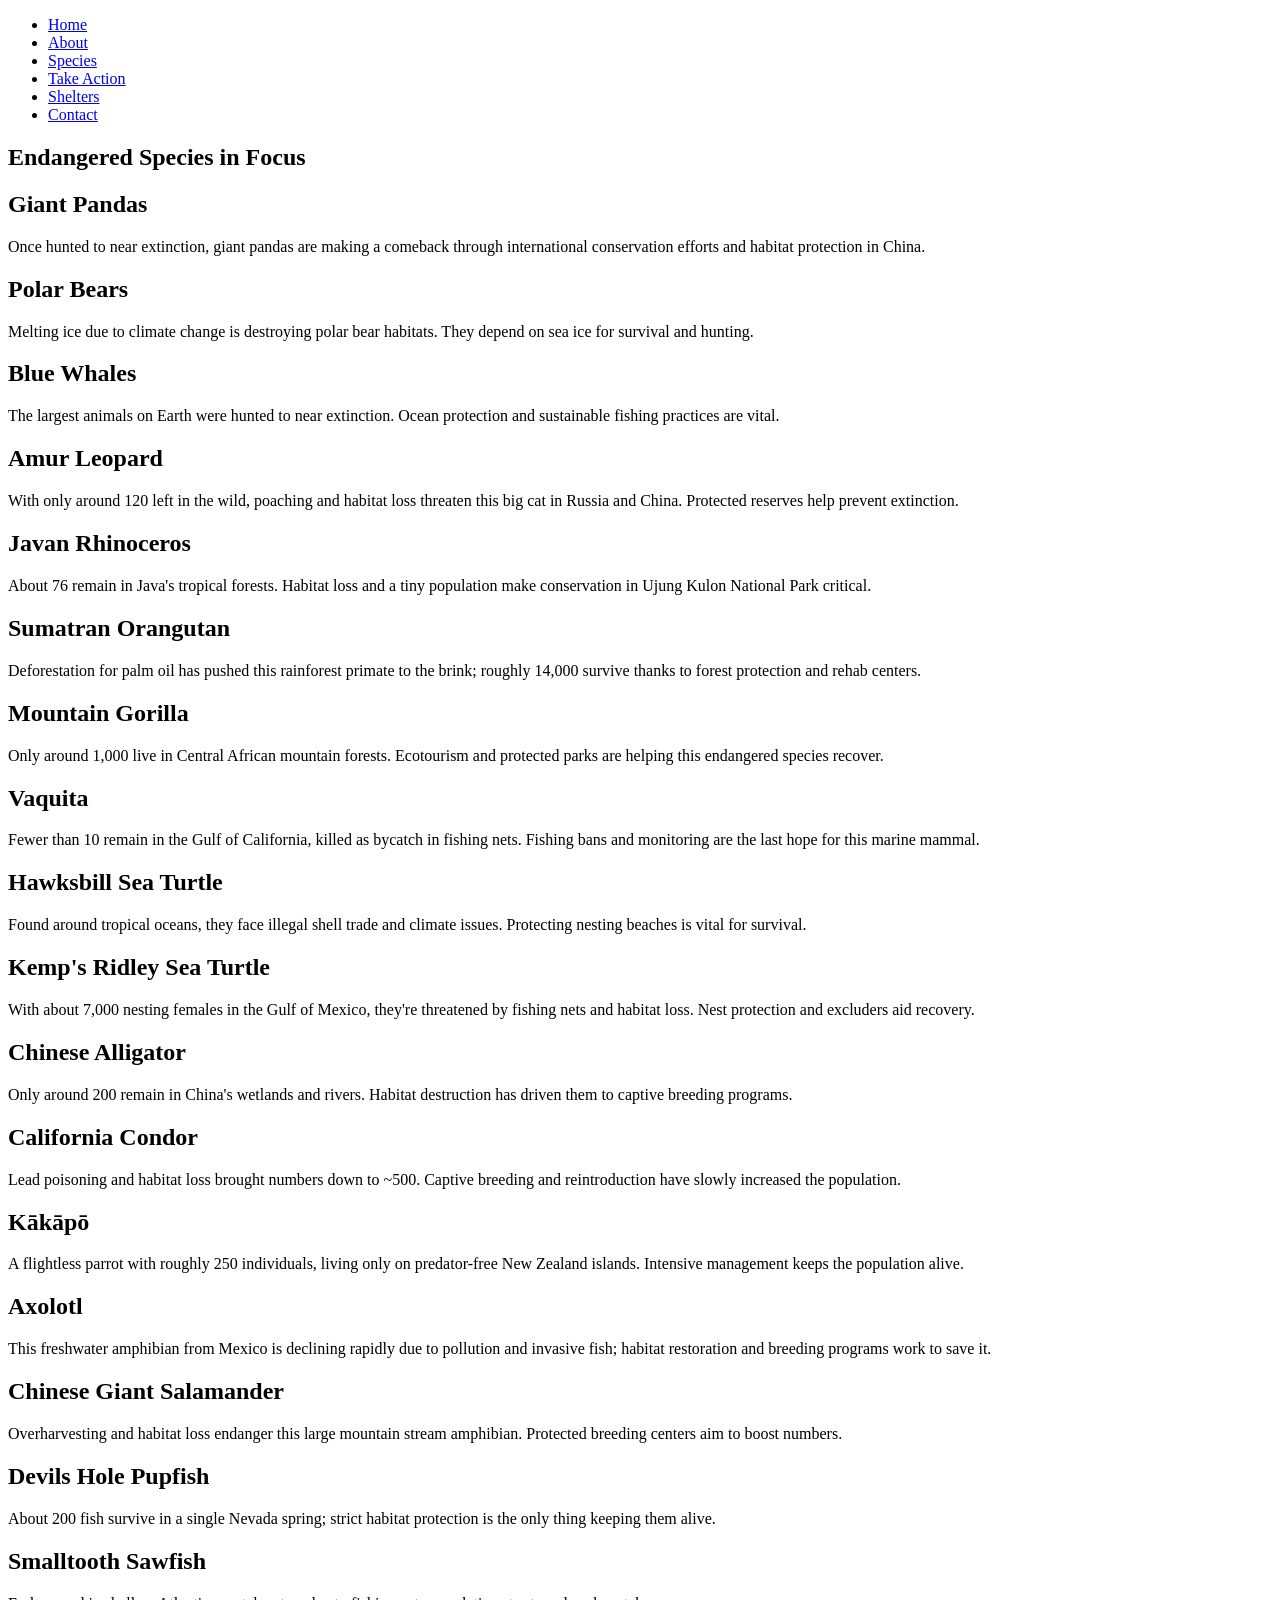
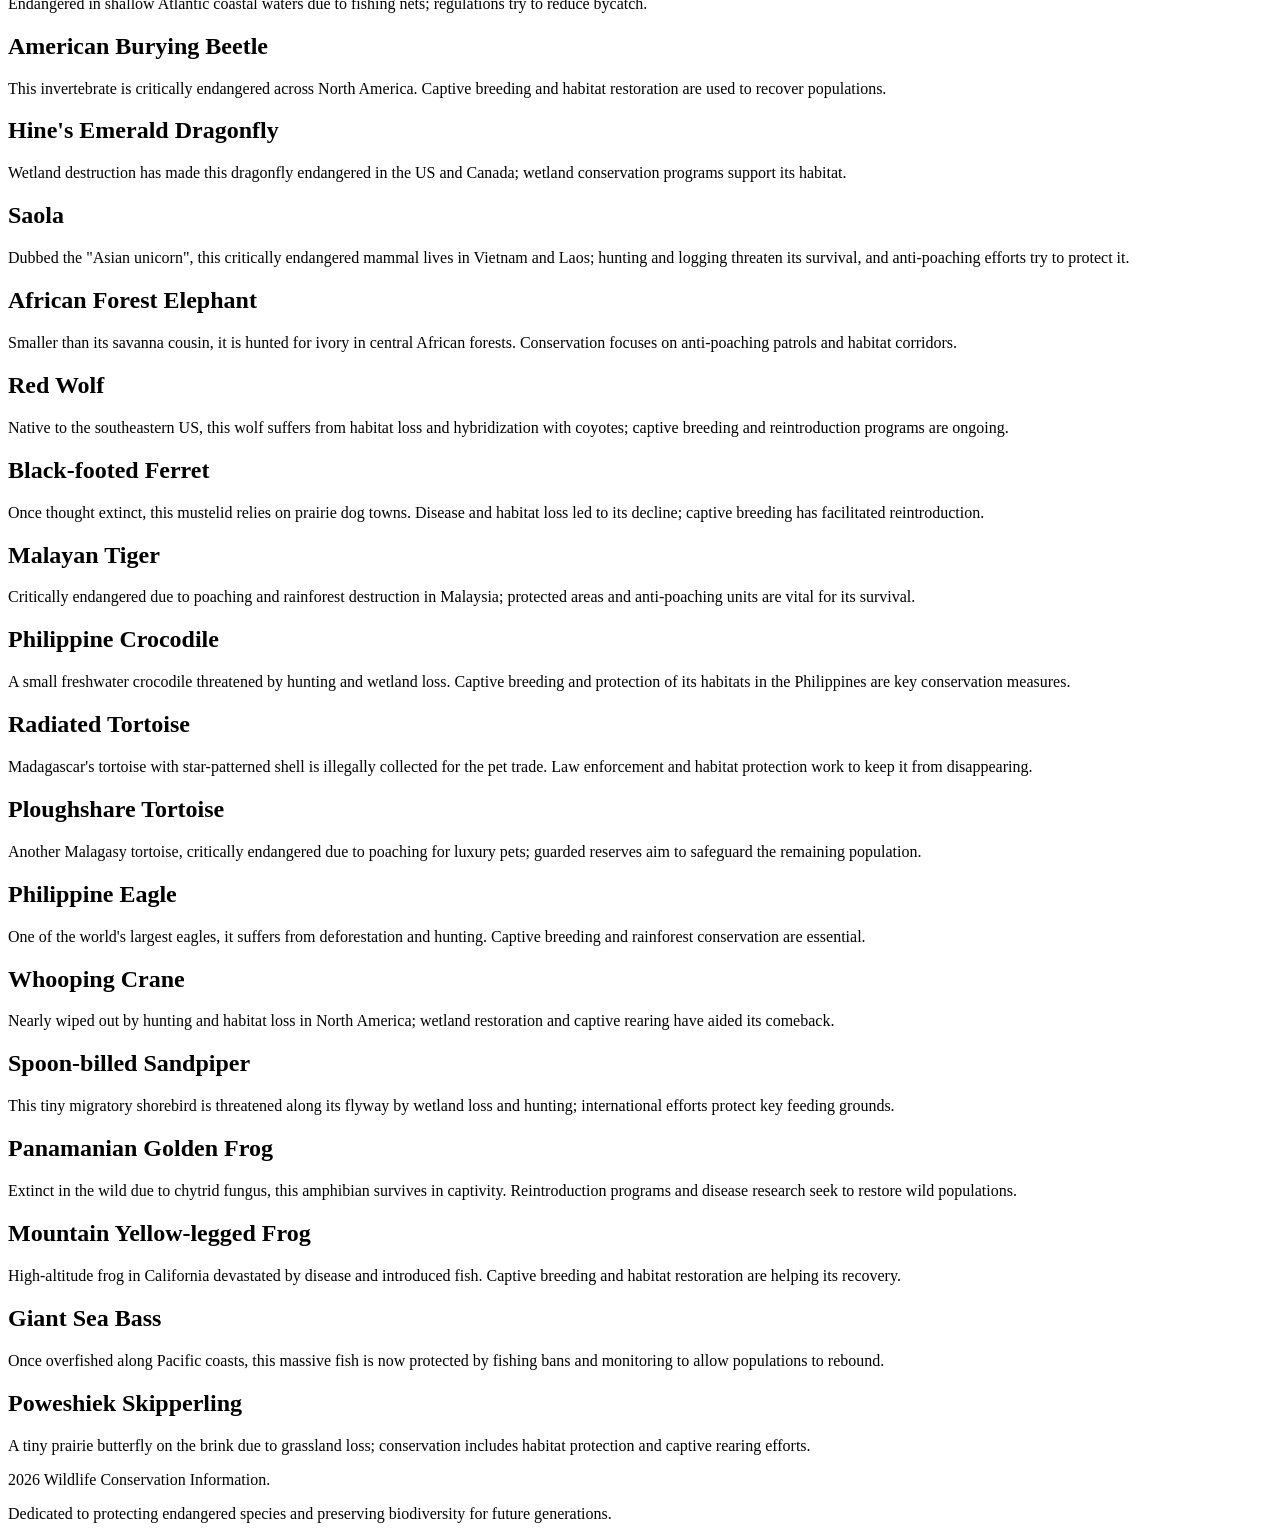
==== species.html @ e2fccf89 "update" ====
<!DOCTYPE html>
<html lang="en">
<head>
    <meta charset="UTF-8">
    <meta name="viewport" content="width=device-width, initial-scale=1.0">
    <title>Species - Wildlife Protection</title>
    <link rel="stylesheet" href="css/species.css">
    <link rel="shortcut icon" href="css/favicon.svg" type="image/x-icon">
</head>
<body>
    <nav>
        <ul>
            <li><a href="https://animal-awareness.github.io/animal-awareness/">Home</a></li>
            <li><a href="about.html">About</a></li>
            <li><a href="species.html">Species</a></li>
            <li><a href="action.html">Take Action</a></li>
            <li><a href="shelters.html">Shelters</a></li>
            <li><a href="contact.html">Contact</a></li>
        </ul>
    </nav>

    <section class="species">
        <h2 class="section-title">Endangered Species in Focus</h2>
        <div class="species-grid">
            <div class="species-card" id="species-card1">
                <h2>Giant Pandas</h2>
                <p>Once hunted to near extinction, giant pandas are making a comeback through international conservation efforts and habitat protection in China.</p>
            </div>
            <div class="species-card" id="species-card2">
                <h2>Polar Bears</h2>
                <p>Melting ice due to climate change is destroying polar bear habitats. They depend on sea ice for survival and hunting.</p>
            </div>
            <div class="species-card" id="species-card3">
                <h2>Blue Whales</h2>
                <p>The largest animals on Earth were hunted to near extinction. Ocean protection and sustainable fishing practices are vital.</p>
            </div>
            <div class="species-card" id="species-card4">
                <h2>Amur Leopard</h2>
                <p>With only around 120 left in the wild, poaching and habitat loss threaten this big cat in Russia and China. Protected reserves help prevent extinction.</p>
            </div>
            <div class="species-card" id="species-card5">
                <h2>Javan Rhinoceros</h2>
                <p>About 76 remain in Java's tropical forests. Habitat loss and a tiny population make conservation in Ujung Kulon National Park critical.</p>
            </div>
            <div class="species-card" id="species-card6">
                <h2>Sumatran Orangutan</h2>
                <p>Deforestation for palm oil has pushed this rainforest primate to the brink; roughly 14,000 survive thanks to forest protection and rehab centers.</p>
            </div>
            <div class="species-card" id="species-card7">
                <h2>Mountain Gorilla</h2>
                <p>Only around 1,000 live in Central African mountain forests. Ecotourism and protected parks are helping this endangered species recover.</p>
            </div>
            <div class="species-card" id="species-card8">
                <h2>Vaquita</h2>
                <p>Fewer than 10 remain in the Gulf of California, killed as bycatch in fishing nets. Fishing bans and monitoring are the last hope for this marine mammal.</p>
            </div>
            <div class="species-card" id="species-card9">
                <h2>Hawksbill Sea Turtle</h2>
                <p>Found around tropical oceans, they face illegal shell trade and climate issues. Protecting nesting beaches is vital for survival.</p>
            </div>
            <div class="species-card" id="species-card10">
                <h2>Kemp's Ridley Sea Turtle</h2>
                <p>With about 7,000 nesting females in the Gulf of Mexico, they're threatened by fishing nets and habitat loss. Nest protection and excluders aid recovery.</p>
            </div>
            <div class="species-card" id="species-card11">
                <h2>Chinese Alligator</h2>
                <p>Only around 200 remain in China's wetlands and rivers. Habitat destruction has driven them to captive breeding programs.</p>
            </div>
            <div class="species-card" id="species-card12">
                <h2>California Condor</h2>
                <p>Lead poisoning and habitat loss brought numbers down to ~500. Captive breeding and reintroduction have slowly increased the population.</p>
            </div>
            <div class="species-card" id="species-card13">
                <h2>Kākāpō</h2>
                <p>A flightless parrot with roughly 250 individuals, living only on predator-free New Zealand islands. Intensive management keeps the population alive.</p>
            </div>
            <div class="species-card" id="species-card14">
                <h2>Axolotl</h2>
                <p>This freshwater amphibian from Mexico is declining rapidly due to pollution and invasive fish; habitat restoration and breeding programs work to save it.</p>
            </div>
            <div class="species-card" id="species-card15">
                <h2>Chinese Giant Salamander</h2>
                <p>Overharvesting and habitat loss endanger this large mountain stream amphibian. Protected breeding centers aim to boost numbers.</p>
            </div>
            <div class="species-card" id="species-card16">
                <h2>Devils Hole Pupfish</h2>
                <p>About 200 fish survive in a single Nevada spring; strict habitat protection is the only thing keeping them alive.</p>
            </div>
            <div class="species-card" id="species-card17">
                <h2>Smalltooth Sawfish</h2>
                <p>Endangered in shallow Atlantic coastal waters due to fishing nets; regulations try to reduce bycatch.</p>
            </div>
            <div class="species-card" id="species-card18">
                <h2>American Burying Beetle</h2>
                <p>This invertebrate is critically endangered across North America. Captive breeding and habitat restoration are used to recover populations.</p>
            </div>
            <div class="species-card" id="species-card19">
                <h2>Hine's Emerald Dragonfly</h2>
                <p>Wetland destruction has made this dragonfly endangered in the US and Canada; wetland conservation programs support its habitat.</p>
            </div>
            <div class="species-card" id="species-card20">
                <h2>Saola</h2>
                <p>Dubbed the "Asian unicorn", this critically endangered mammal lives in Vietnam and Laos; hunting and logging threaten its survival, and anti-poaching efforts try to protect it.</p>
            </div>
            <div class="species-card" id="species-card21">
                <h2>African Forest Elephant</h2>
                <p>Smaller than its savanna cousin, it is hunted for ivory in central African forests. Conservation focuses on anti-poaching patrols and habitat corridors.</p>
            </div>
            <div class="species-card" id="species-card22">
                <h2>Red Wolf</h2>
                <p>Native to the southeastern US, this wolf suffers from habitat loss and hybridization with coyotes; captive breeding and reintroduction programs are ongoing.</p>
            </div>
            <div class="species-card" id="species-card23">
                <h2>Black-footed Ferret</h2>
                <p>Once thought extinct, this mustelid relies on prairie dog towns. Disease and habitat loss led to its decline; captive breeding has facilitated reintroduction.</p>
            </div>
            <div class="species-card" id="species-card24">
                <h2>Malayan Tiger</h2>
                <p>Critically endangered due to poaching and rainforest destruction in Malaysia; protected areas and anti-poaching units are vital for its survival.</p>
            </div>
            <div class="species-card" id="species-card25">
                <h2>Philippine Crocodile</h2>
                <p>A small freshwater crocodile threatened by hunting and wetland loss. Captive breeding and protection of its habitats in the Philippines are key conservation measures.</p>
            </div>
            <div class="species-card" id="species-card26">
                <h2>Radiated Tortoise</h2>
                <p>Madagascar's tortoise with star-patterned shell is illegally collected for the pet trade. Law enforcement and habitat protection work to keep it from disappearing.</p>
            </div>
            <div class="species-card" id="species-card27">
                <h2>Ploughshare Tortoise</h2>
                <p>Another Malagasy tortoise, critically endangered due to poaching for luxury pets; guarded reserves aim to safeguard the remaining population.</p>
            </div>
            <div class="species-card" id="species-card28">
                <h2>Philippine Eagle</h2>
                <p>One of the world's largest eagles, it suffers from deforestation and hunting. Captive breeding and rainforest conservation are essential.</p>
            </div>
            <div class="species-card" id="species-card29">
                <h2>Whooping Crane</h2>
                <p>Nearly wiped out by hunting and habitat loss in North America; wetland restoration and captive rearing have aided its comeback.</p>
            </div>
            <div class="species-card" id="species-card30">
                <h2>Spoon-billed Sandpiper</h2>
                <p>This tiny migratory shorebird is threatened along its flyway by wetland loss and hunting; international efforts protect key feeding grounds.</p>
            </div>
            <div class="species-card" id="species-card31">
                <h2>Panamanian Golden Frog</h2>
                <p>Extinct in the wild due to chytrid fungus, this amphibian survives in captivity. Reintroduction programs and disease research seek to restore wild populations.</p>
            </div>
            <div class="species-card" id="species-card32">
                <h2>Mountain Yellow-legged Frog</h2>
                <p>High-altitude frog in California devastated by disease and introduced fish. Captive breeding and habitat restoration are helping its recovery.</p>
            </div>
            <div class="species-card" id="species-card33">
                <h2>Giant Sea Bass</h2>
                <p>Once overfished along Pacific coasts, this massive fish is now protected by fishing bans and monitoring to allow populations to rebound.</p>
            </div>
            <div class="species-card" id="species-card34">
                <h2>Poweshiek Skipperling</h2>
                <p>A tiny prairie butterfly on the brink due to grassland loss; conservation includes habitat protection and captive rearing efforts.</p>
            </div>
        </div>
    </section>

    <footer id="footer">
        <p>2026 Wildlife Conservation Information.</p>
        <p>Dedicated to protecting endangered species and preserving biodiversity for future generations.</p>
    </footer>
</body>
</html>
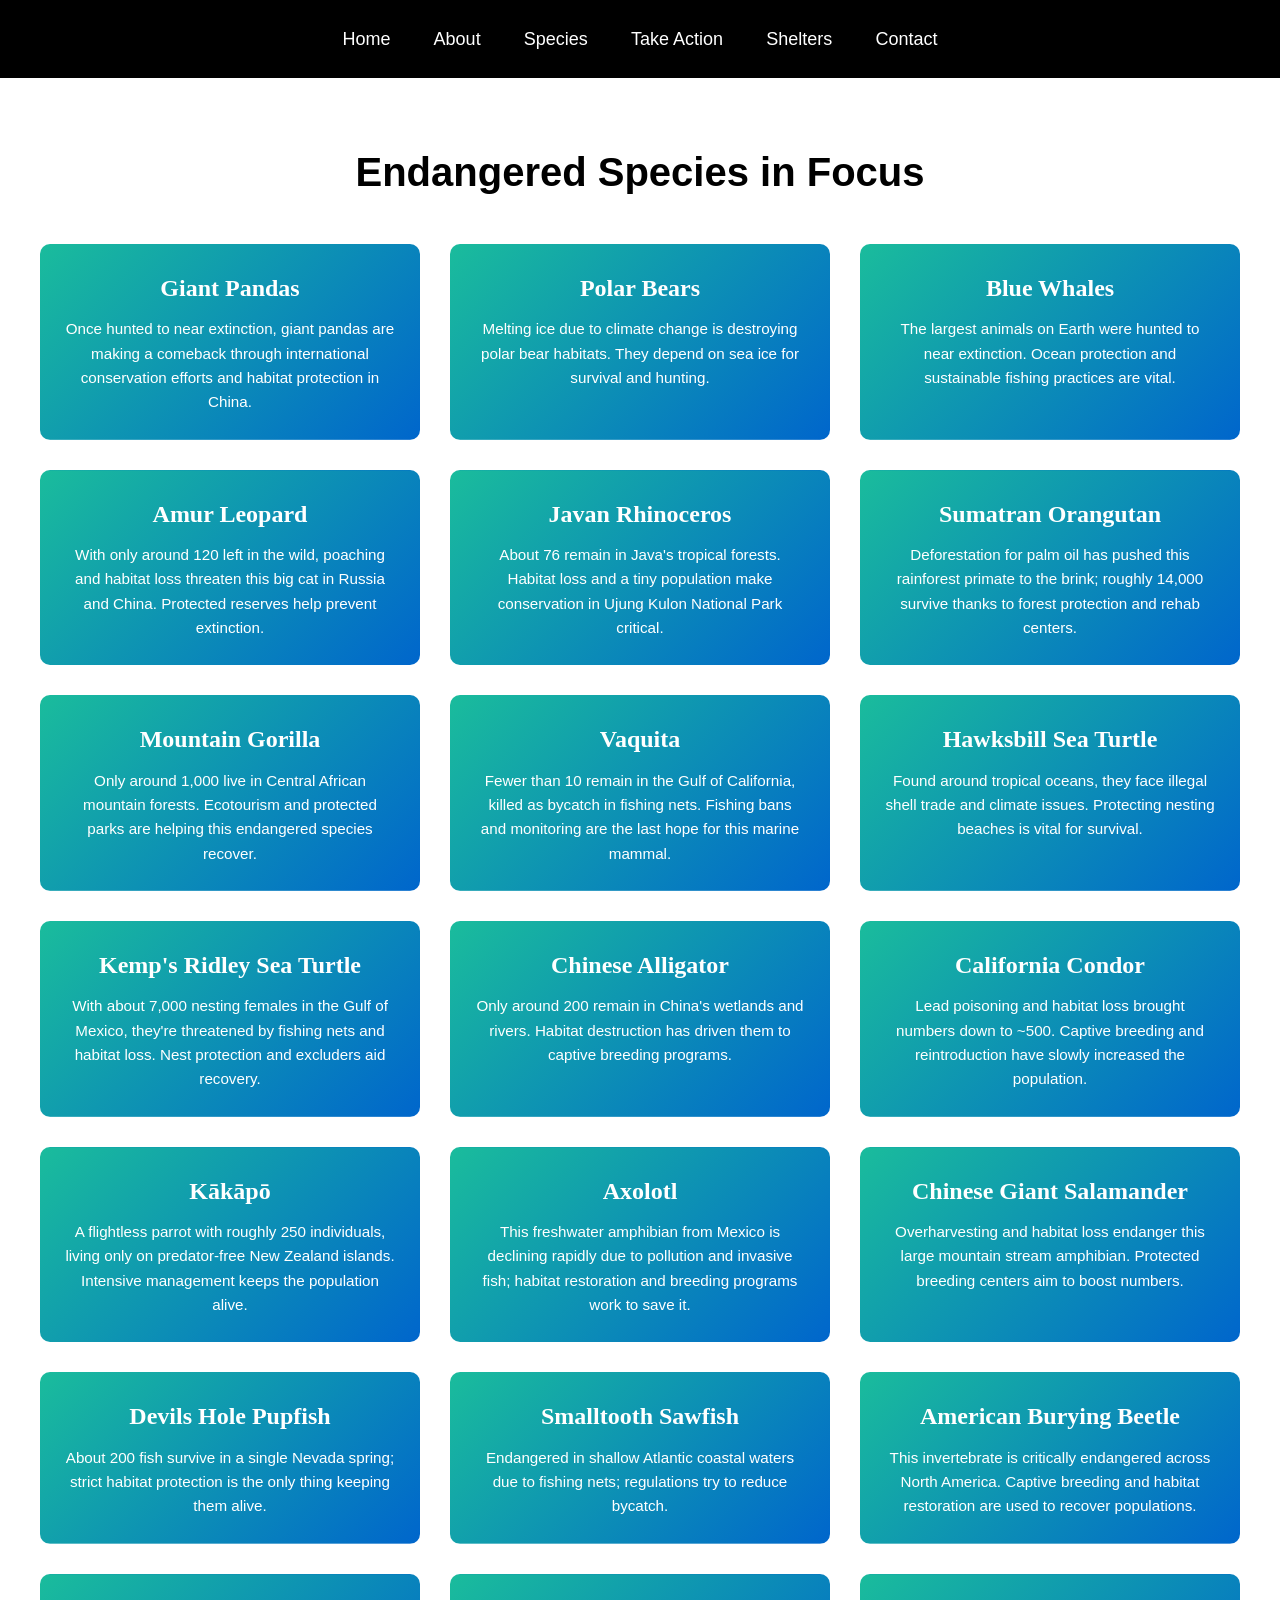
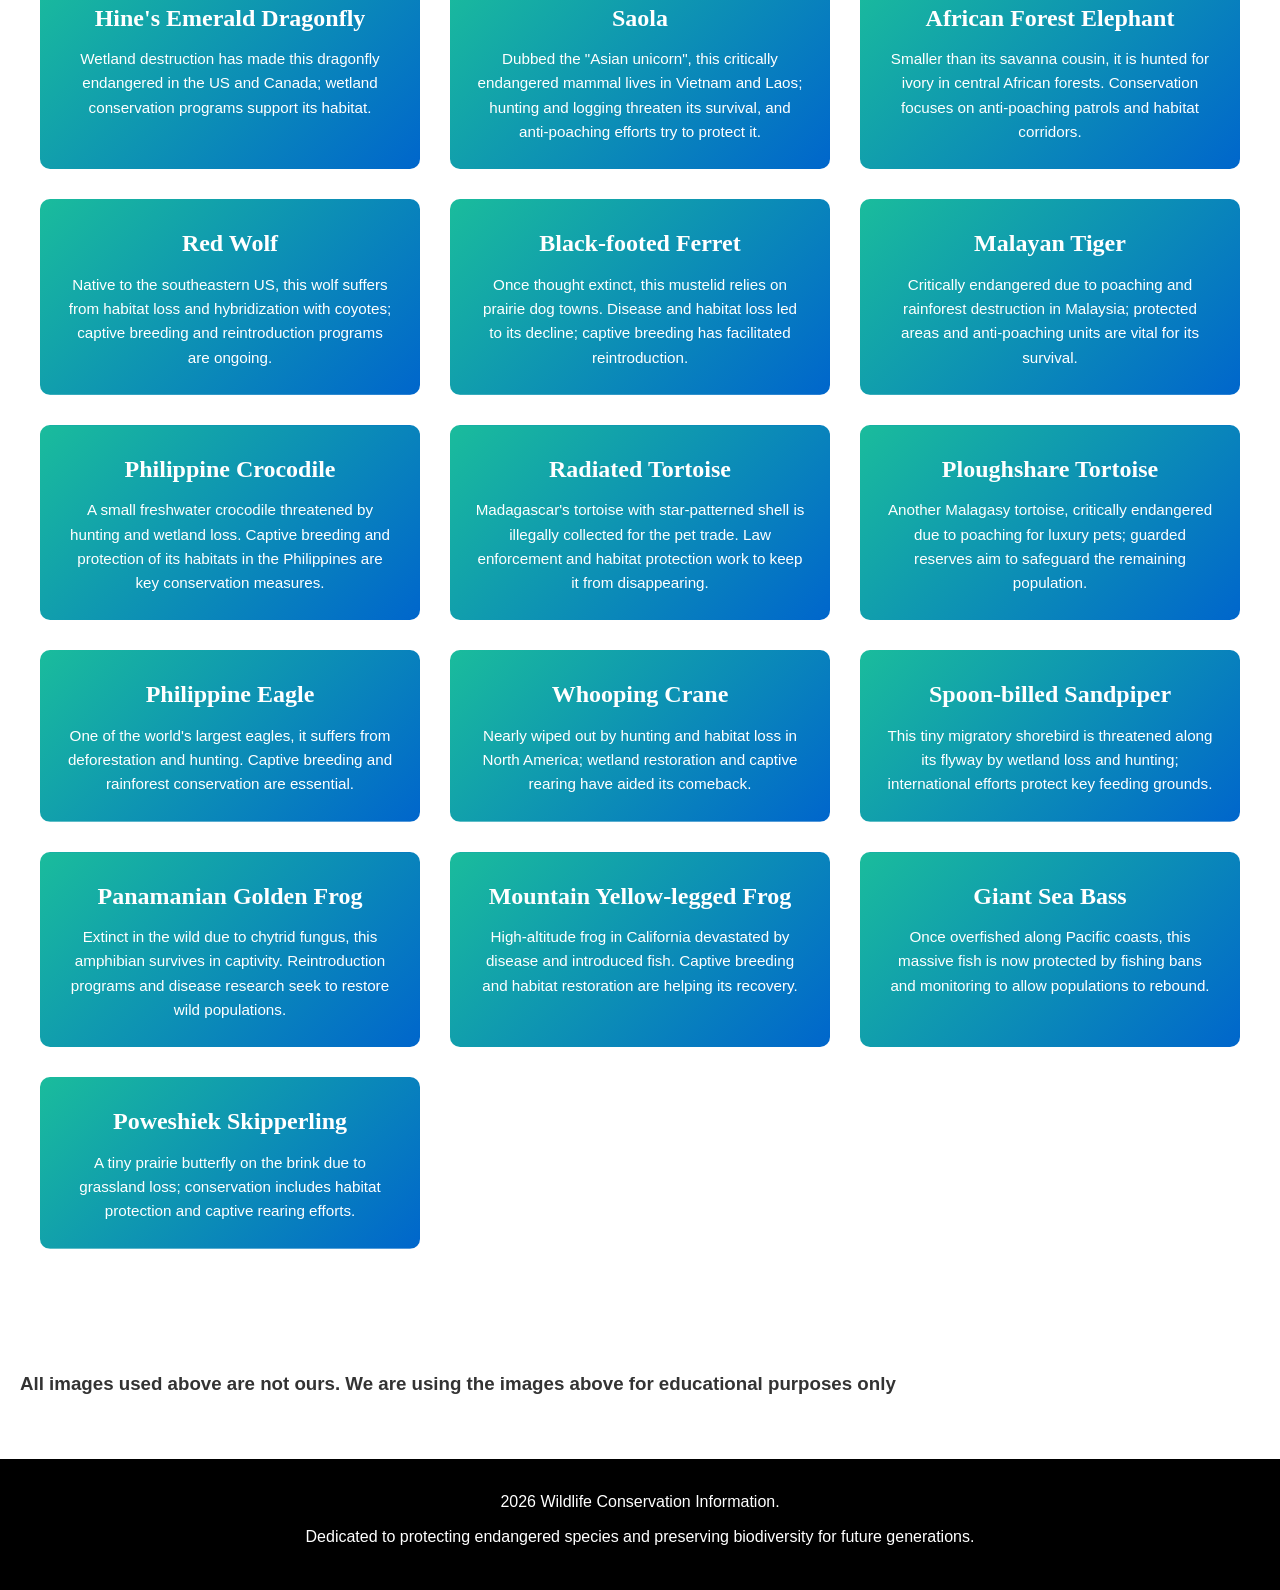
==== commit abaa2f4c: "css & legal" ====
--- a/species.html
+++ b/species.html
@@ -160,7 +160,9 @@
             </div>
         </div>
     </section>
-
+    <section>
+        <h3><b>All images used above are not ours. We are using the images above for educational purposes only</b></h3>
+    </section>
     <footer id="footer">
         <p>2026 Wildlife Conservation Information.</p>
         <p>Dedicated to protecting endangered species and preserving biodiversity for future generations.</p>
--- a/css/species.css
+++ b/css/species.css
@@ -0,0 +1,210 @@
+* {
+    margin: 0;
+    padding: 0;
+    box-sizing: border-box;
+}
+@font-face {
+    font-family: 'Rowdies';
+    src: url(Rowdies-Light.ttf);
+}
+body {
+    font-family: 'Segoe UI', Tahoma, Geneva, Verdana, sans-serif;
+    line-height: 1.6;
+    color: #333;
+    padding-top: 80px;
+}
+nav {
+    background-color: #000;
+    padding: 1rem 1.5rem;
+    position: fixed;
+    width: 100%;
+    top: 0;
+    left: 0;
+    z-index: 1000;
+}
+
+nav ul {
+    list-style: none;
+    display: flex;
+    justify-content: center;
+    flex-wrap: wrap;
+    gap: 1rem;
+}
+
+nav li {
+    font-size: 18px;
+}
+
+nav a {
+    color: white;
+    text-decoration: none;
+    font-weight: 500;
+    transition: color 0.3s ease;
+    display: inline-flex;
+    align-items: center;
+    padding: 0.55rem 0.85rem;
+}
+
+nav a:hover {
+    color: #1abc9c;
+}
+
+/* Sections */
+section {
+    padding: 60px 20px;
+}
+
+.section-title {
+    text-align: center;
+    font-size: 2.5rem;
+    margin-bottom: 40px;
+    color: #000;
+}
+
+.species {
+    background-color: #ffffff;
+}
+
+.species-grid {
+    display: grid;
+    grid-template-columns: repeat(auto-fit, minmax(280px, 1fr));
+    gap: 30px;
+    max-width: 1200px;
+    margin: 0 auto;
+}
+
+.species-card {
+    background: linear-gradient(135deg, #1abc9c, #0066cc);
+    padding: 25px;
+    border-radius: 10px;
+    color: white;
+    text-align: center;
+    transition:all 0.3s ease;
+}
+
+.species-card:hover {
+    transform: translateY(-10px);
+    box-shadow: 0 8px 20px rgba(0, 0, 0, 0.2);
+}
+
+.species-card h2 {
+    font-size: 1.5rem;
+    margin-bottom: 10px;
+    font-family: 'Rowdies';
+}
+
+.species-card p {
+    font-size: 0.95rem;
+    line-height: 1.6;
+}
+/*indivdual card animation*/
+.species-card {
+    background-size: cover;
+    background-position: center;
+}
+
+.species-card:hover {
+    background-image: linear-gradient(135deg, rgba(26, 188, 156, 0.5), rgba(0, 102, 204, 0.5)), var(--card-bg);
+}
+
+#species-card1 { --card-bg: url(../images/speciesCards/1.jpg); }
+#species-card2 { --card-bg: url(../images/speciesCards/2.jpg); }
+#species-card3 { --card-bg: url(../images/speciesCards/3.jpg); }
+#species-card4 { --card-bg: url(../images/speciesCards/4.jpg); }
+#species-card5 { --card-bg: url(../images/speciesCards/5.jpg); }
+#species-card6 { --card-bg: url(../images/speciesCards/6.jpg); }
+#species-card7 { --card-bg: url(../images/speciesCards/7.jpg); }
+#species-card8 { --card-bg: url(../images/speciesCards/8.jpg); }
+#species-card9 { --card-bg: url(../images/speciesCards/9.jpg); }
+#species-card10 { --card-bg: url(../images/speciesCards/10.jpg); }
+#species-card11 { --card-bg: url(../images/speciesCards/11.jpg); }
+#species-card12 { --card-bg: url(../images/speciesCards/12.jpg); }
+#species-card13 { --card-bg: url(../images/speciesCards/13.jpg); }
+footer {
+    background-color: #000;
+    color: white;
+    text-align: center;
+    padding: 30px;
+}
+
+footer p {
+    margin-bottom: 10px;
+}
+
+li{
+    font-size: 20px;
+}
+
+/* Responsive Design */
+@media (max-width: 768px) {
+
+    nav {
+        padding: 0.9rem 1rem;
+    }
+
+    nav ul {
+        gap: 0.8rem;
+    }
+
+    nav a {
+        font-size: 0.95rem;
+        padding: 0.5rem 0.75rem;
+    }
+
+    .section-title {
+        font-size: 2rem;
+    }
+
+    section {
+        padding: 50px 18px;
+    }
+
+    .species-grid {
+        gap: 20px;
+        grid-template-columns: repeat(auto-fit, minmax(240px, 1fr));
+    }
+
+    .species-card {
+        padding: 20px;
+    }
+
+    footer {
+        padding: 20px;
+    }
+}
+
+@media (max-width: 480px) {
+    nav ul {
+        gap: 0.5rem;
+    }
+
+    nav a {
+        font-size: 0.9rem;
+        padding: 0.45rem 0.65rem;
+    }
+
+    .section-title {
+        font-size: 1.8rem;
+    }
+
+    section {
+        padding: 45px 15px;
+    }
+
+    .species-grid {
+        grid-template-columns: 1fr;
+        gap: 15px;
+    }
+
+    .species-card {
+        padding: 18px;
+    }
+
+    .species-card h2 {
+        font-size: 1.35rem;
+    }
+
+    footer {
+        padding: 15px;
+    }
+}
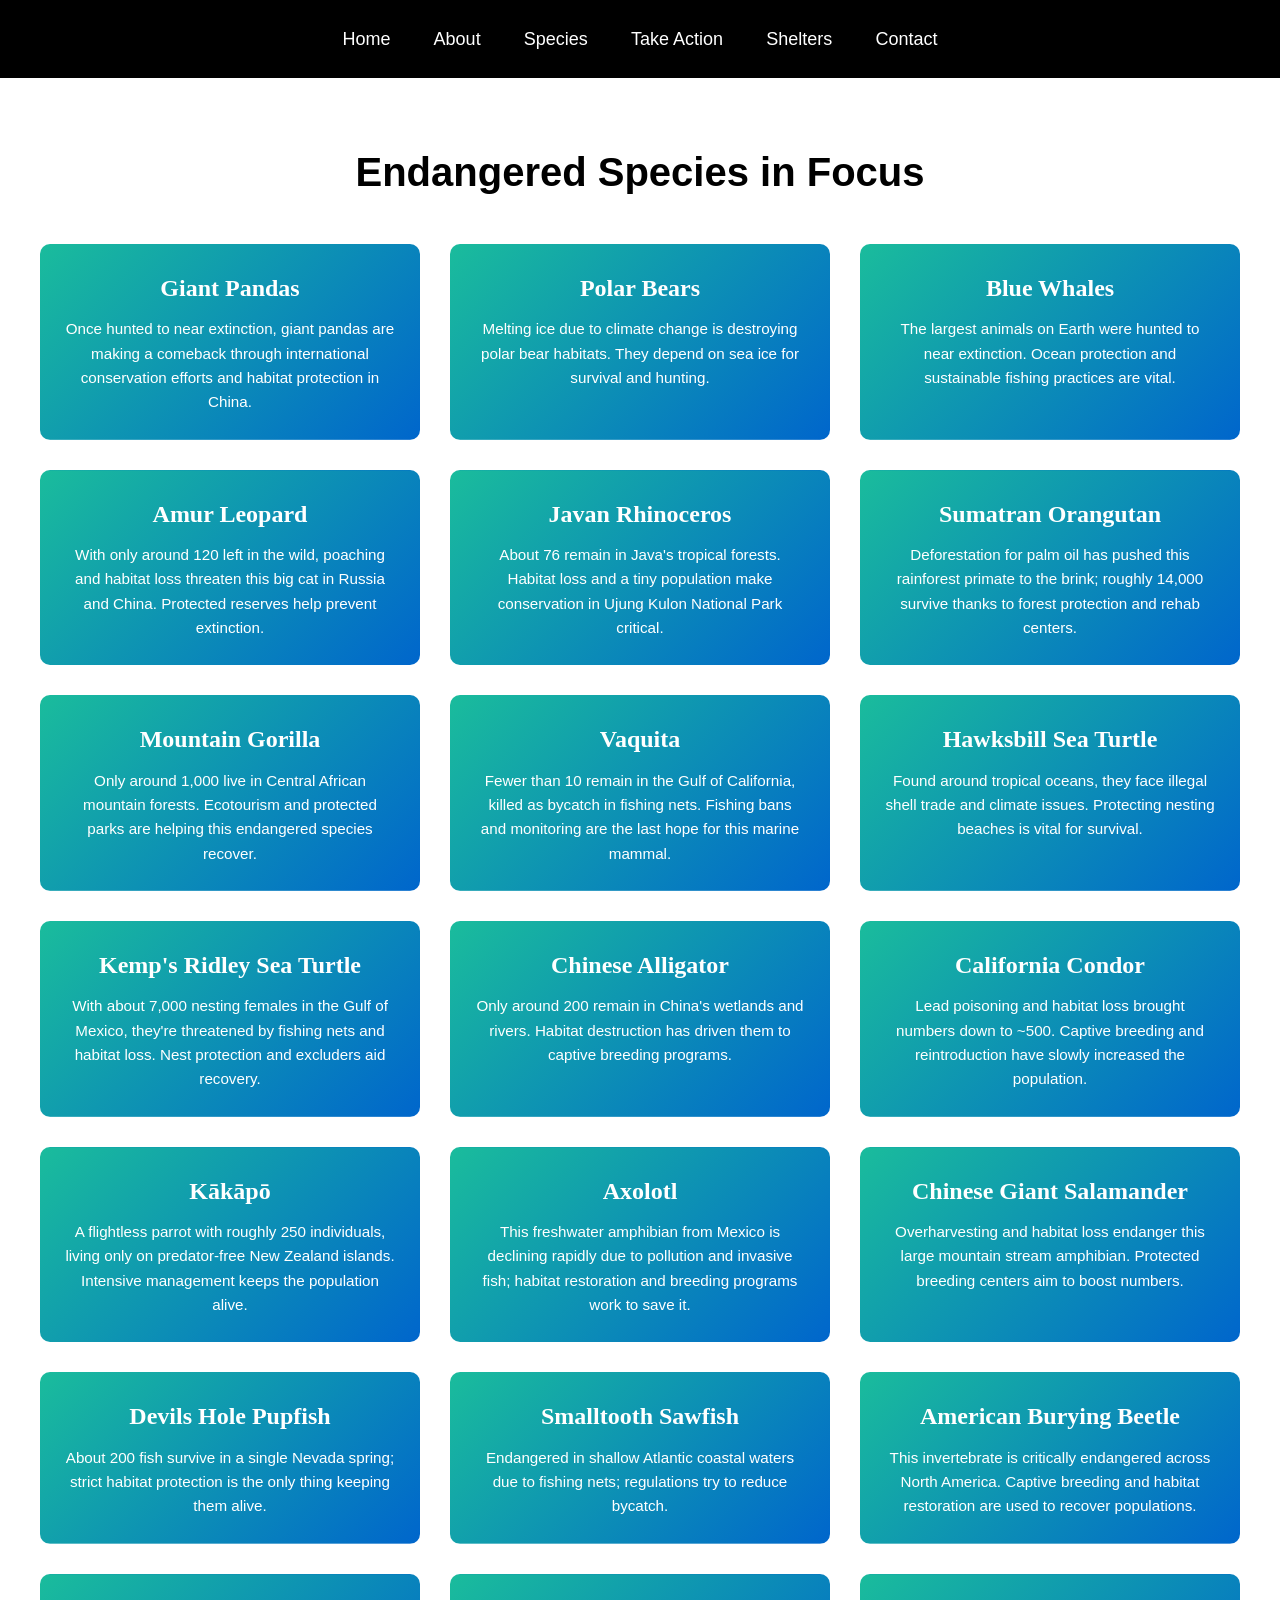
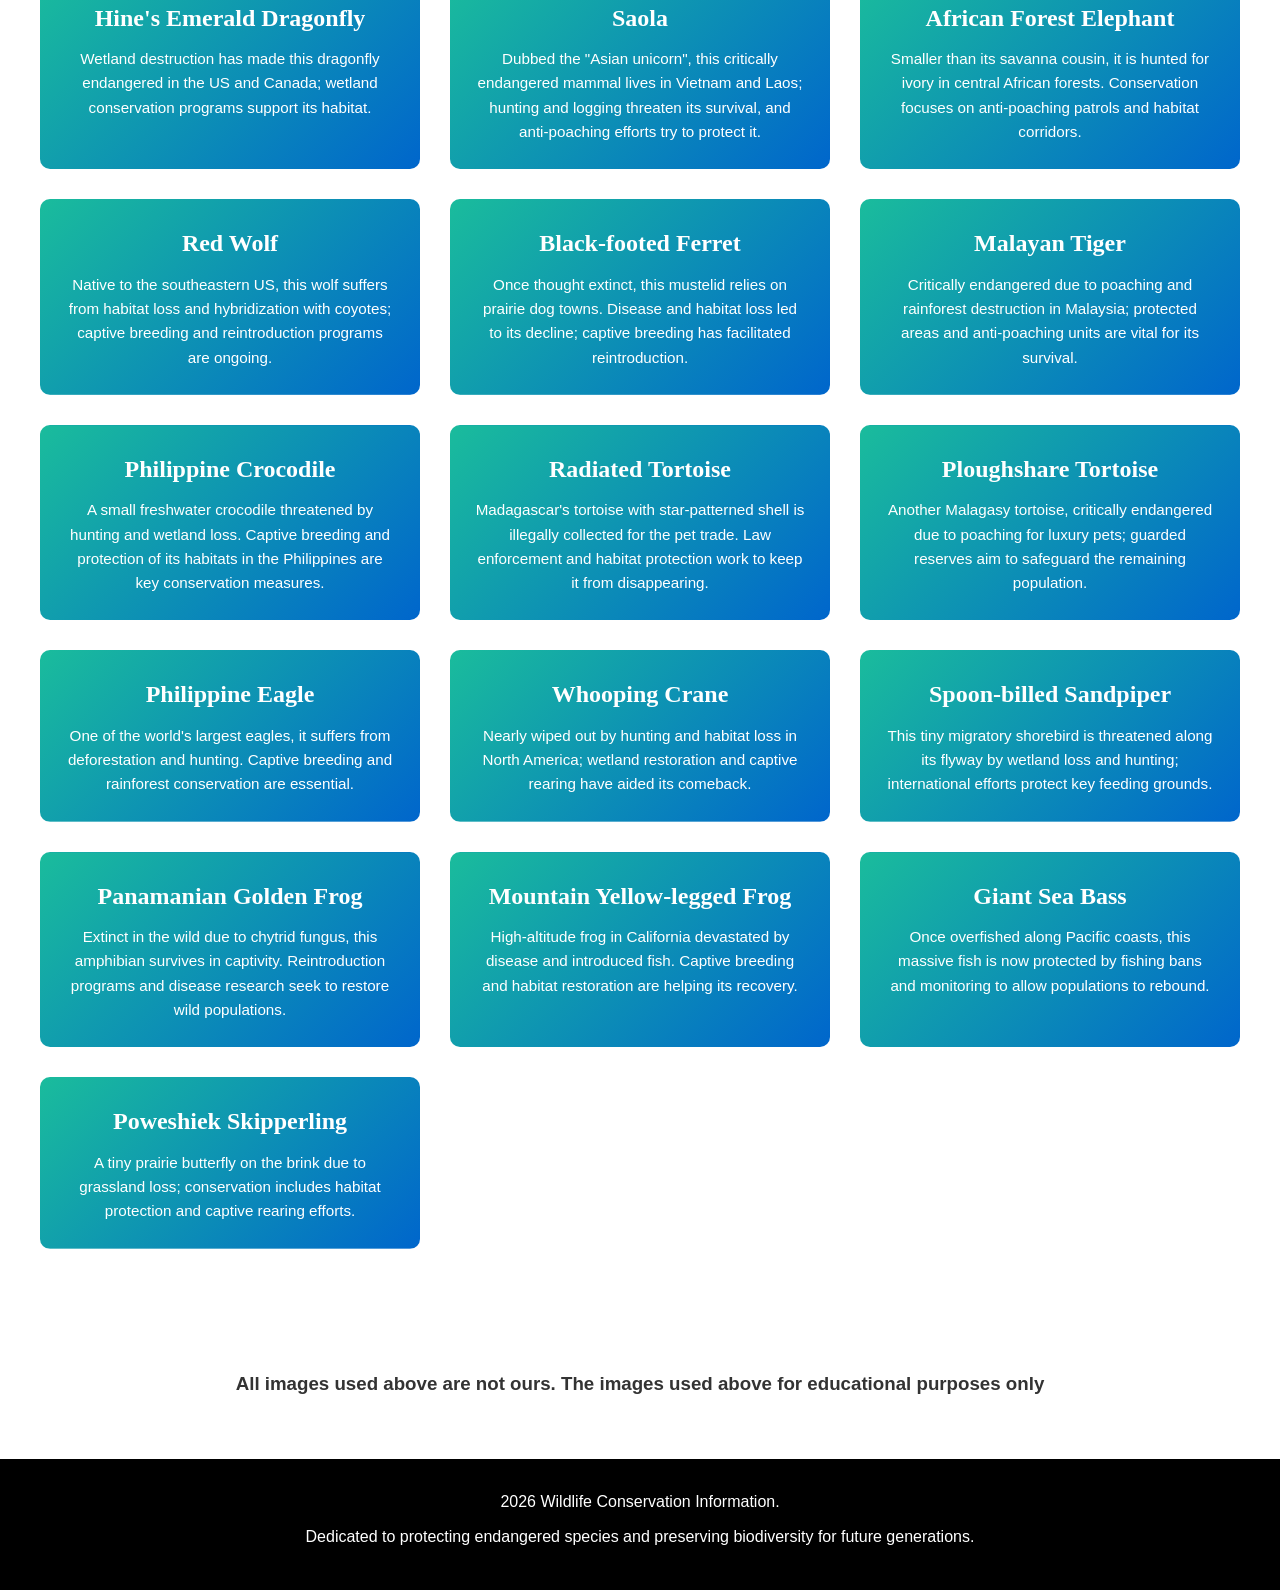
==== commit d9e598a6: "css" ====
--- a/species.html
+++ b/species.html
@@ -161,7 +161,7 @@
         </div>
     </section>
     <section>
-        <h3><b>All images used above are not ours. We are using the images above for educational purposes only</b></h3>
+        <h3 style="text-align: center;"><b>All images used above are not ours. The images used above for educational purposes only</b></h3>
     </section>
     <footer id="footer">
         <p>2026 Wildlife Conservation Information.</p>
